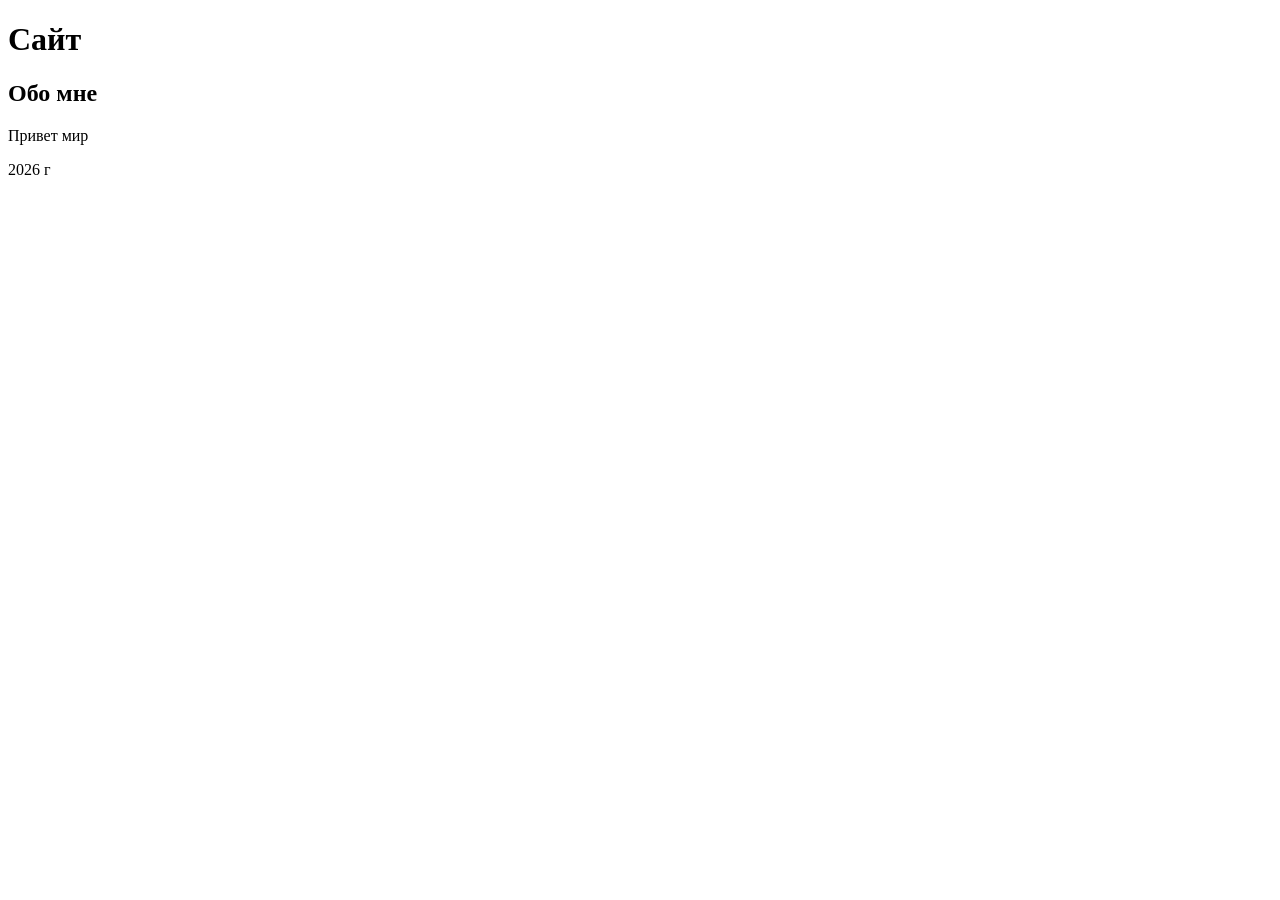
==== Project 1/index.html @ f5a47479 "feat: initial project structure" ====
<!DOCTYPE html>
<html lang="en">
<head>
    <meta charset="UTF-8">
    <meta name="viewport" content="width=device-width, initial-scale=1.0">
    <title>Мой сайт</title>
</head>
<body>
    <header>
        <h1> Сайт</h1>
    </header>
    <main>
        <section>
            <h2>Обо мне</h2>
            <p>
                Привет мир</p>
        </section>
    </main>
    <footer>
        <p>2026 г</p>
    </footer>
</body>
</html>
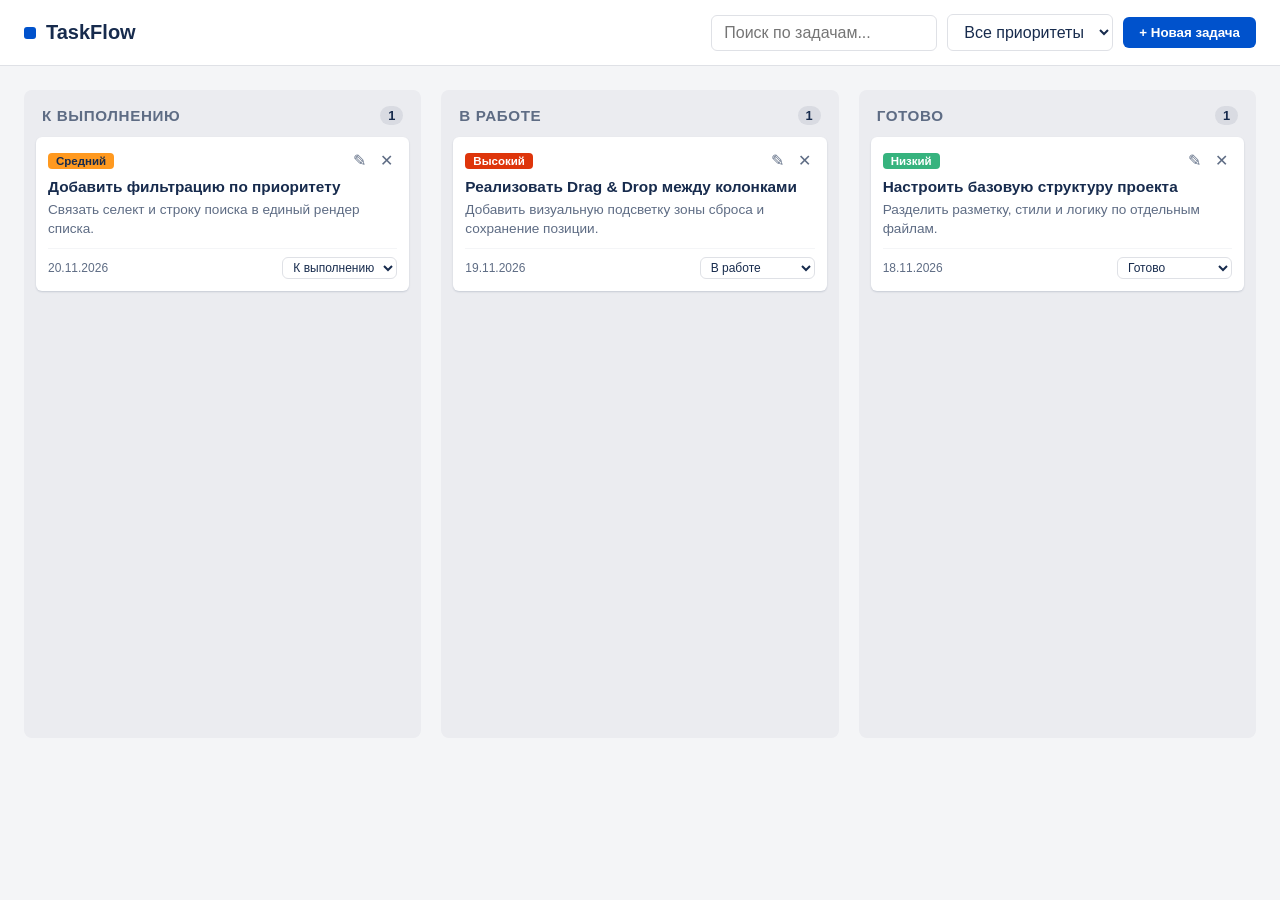
==== commit 97d8de08: "feat" ====
--- a/Project 1/index.html
+++ b/Project 1/index.html
@@ -1,23 +1,97 @@
 <!DOCTYPE html>
-<html lang="en">
+<html lang="ru">
 <head>
-    <meta charset="UTF-8">
-    <meta name="viewport" content="width=device-width, initial-scale=1.0">
-    <title>Мой сайт</title>
+  <meta charset="UTF-8" />
+  <meta name="viewport" content="width=device-width, initial-scale=1.0" />
+  <title>TaskFlow — Канбан-доска</title>
+  <link rel="stylesheet" href="style.css" />
 </head>
 <body>
-    <header>
-        <h1> Сайт</h1>
-    </header>
-    <main>
-        <section>
-            <h2>Обо мне</h2>
-            <p>
-                Привет мир</p>
-        </section>
-    </main>
-    <footer>
-        <p>2026 г</p>
-    </footer>
+  <header class="topbar">
+    <div class="brand">
+      <span class="brand-dot"></span>
+      <h1>TaskFlow</h1>
+    </div>
+    <div class="controls">
+      <input type="search" id="searchInput" placeholder="Поиск по задачам..." aria-label="Поиск задач" />
+      <select id="priorityFilter" aria-label="Фильтр по приоритету">
+        <option value="all">Все приоритеты</option>
+        <option value="high">Высокий</option>
+        <option value="medium">Средний</option>
+        <option value="low">Низкий</option>
+      </select>
+      <button type="button" id="openModalBtn" class="btn-primary">+ Новая задача</button>
+    </div>
+  </header>
+
+  <main class="board" id="board">
+    <section class="column" data-status="todo">
+      <div class="column-header">
+        <h2>К выполнению</h2>
+        <span class="counter" id="count-todo">0</span>
+      </div>
+      <div class="task-list" id="list-todo" data-status="todo"></div>
+    </section>
+
+    <section class="column" data-status="inprogress">
+      <div class="column-header">
+        <h2>В работе</h2>
+        <span class="counter" id="count-inprogress">0</span>
+      </div>
+      <div class="task-list" id="list-inprogress" data-status="inprogress"></div>
+    </section>
+
+    <section class="column" data-status="done">
+      <div class="column-header">
+        <h2>Готово</h2>
+        <span class="counter" id="count-done">0</span>
+      </div>
+      <div class="task-list" id="list-done" data-status="done"></div>
+    </section>
+  </main>
+
+  <div class="modal-backdrop" id="taskModal" hidden>
+    <div class="modal" role="dialog" aria-modal="true" aria-labelledby="modalTitle">
+      <div class="modal-head">
+        <h3 id="modalTitle">Создать задачу</h3>
+        <button type="button" class="icon-btn" id="closeModalBtn" aria-label="Закрыть">&times;</button>
+      </div>
+      <form id="taskForm">
+        <input type="hidden" id="taskId" />
+        <label class="field">
+          <span>Название</span>
+          <input type="text" id="taskTitle" required maxlength="80" placeholder="Например: Сверстать адаптивный хедер" />
+        </label>
+        <label class="field">
+          <span>Описание</span>
+          <textarea id="taskDesc" rows="3" maxlength="240" placeholder="Детали выполнения..."></textarea>
+        </label>
+        <div class="field-row">
+          <label class="field">
+            <span>Приоритет</span>
+            <select id="taskPriority">
+              <option value="low">Низкий</option>
+              <option value="medium" selected>Средний</option>
+              <option value="high">Высокий</option>
+            </select>
+          </label>
+          <label class="field">
+            <span>Статус</span>
+            <select id="taskStatus">
+              <option value="todo">К выполнению</option>
+              <option value="inprogress">В работе</option>
+              <option value="done">Готово</option>
+            </select>
+          </label>
+        </div>
+        <div class="modal-actions">
+          <button type="button" class="btn-secondary" id="cancelModalBtn">Отмена</button>
+          <button type="submit" class="btn-primary">Сохранить</button>
+        </div>
+      </form>
+    </div>
+  </div>
+
+  <script src="app.js"></script>
 </body>
-</html>+</html>
--- a/Project 1/style.css
+++ b/Project 1/style.css
@@ -0,0 +1,304 @@
+:root {
+  --bg: #f4f5f7;
+  --surface: #ffffff;
+  --column-bg: #ebecf0;
+  --text: #172b4d;
+  --muted: #5e6c84;
+  --primary: #0052cc;
+  --primary-hover: #0747a6;
+  --border: #dfe1e6;
+  --high: #de350b;
+  --medium: #ff991f;
+  --low: #36b37e;
+  --radius: 8px;
+}
+
+* {
+  box-sizing: border-box;
+  margin: 0;
+  padding: 0;
+}
+
+body {
+  font-family: -apple-system, BlinkMacSystemFont, "Segoe UI", Roboto, sans-serif;
+  background: var(--bg);
+  color: var(--text);
+  min-height: 100vh;
+}
+
+.topbar {
+  background: var(--surface);
+  border-bottom: 1px solid var(--border);
+  padding: 14px 24px;
+  display: flex;
+  flex-wrap: wrap;
+  align-items: center;
+  justify-content: space-between;
+  gap: 12px;
+}
+
+.brand {
+  display: flex;
+  align-items: center;
+  gap: 10px;
+}
+
+.brand-dot {
+  width: 12px;
+  height: 12px;
+  border-radius: 3px;
+  background: var(--primary);
+}
+
+.brand h1 {
+  font-size: 1.25rem;
+  font-weight: 700;
+}
+
+.controls {
+  display: flex;
+  flex-wrap: wrap;
+  gap: 10px;
+  align-items: center;
+}
+
+input, select, textarea {
+  font: inherit;
+  border: 1px solid var(--border);
+  border-radius: 6px;
+  padding: 8px 12px;
+  background: var(--surface);
+  color: var(--text);
+}
+
+input:focus, select:focus, textarea:focus {
+  outline: 2px solid var(--primary);
+  border-color: transparent;
+}
+
+.btn-primary {
+  background: var(--primary);
+  color: #fff;
+  border: none;
+  border-radius: 6px;
+  padding: 8px 16px;
+  font-weight: 600;
+  cursor: pointer;
+  transition: background 0.15s;
+}
+
+.btn-primary:hover {
+  background: var(--primary-hover);
+}
+
+.btn-secondary {
+  background: #f1f2f4;
+  color: var(--text);
+  border: 1px solid var(--border);
+  border-radius: 6px;
+  padding: 8px 14px;
+  cursor: pointer;
+}
+
+.board {
+  display: grid;
+  grid-template-columns: repeat(3, minmax(280px, 1fr));
+  gap: 20px;
+  padding: 24px;
+  max-width: 1320px;
+  margin: 0 auto;
+  align-items: start;
+}
+
+.column {
+  background: var(--column-bg);
+  border-radius: var(--radius);
+  padding: 12px;
+  min-height: 72vh;
+  display: flex;
+  flex-direction: column;
+}
+
+.column-header {
+  display: flex;
+  justify-content: space-between;
+  align-items: center;
+  padding: 4px 6px 12px;
+}
+
+.column-header h2 {
+  font-size: 0.95rem;
+  text-transform: uppercase;
+  letter-spacing: 0.04em;
+  color: var(--muted);
+}
+
+.counter {
+  background: rgba(9, 30, 66, 0.08);
+  color: var(--text);
+  font-size: 0.8rem;
+  font-weight: 600;
+  padding: 2px 8px;
+  border-radius: 12px;
+}
+
+.task-list {
+  flex: 1;
+  display: flex;
+  flex-direction: column;
+  gap: 10px;
+  min-height: 120px;
+  border-radius: 6px;
+  transition: background 0.15s;
+}
+
+.task-list.drag-over {
+  background: rgba(0, 82, 204, 0.08);
+  outline: 2px dashed var(--primary);
+}
+
+.card {
+  background: var(--surface);
+  border-radius: 6px;
+  padding: 12px;
+  box-shadow: 0 1px 2px rgba(9, 30, 66, 0.16);
+  cursor: grab;
+  transition: transform 0.12s, box-shadow 0.12s;
+}
+
+.card:hover {
+  box-shadow: 0 4px 8px rgba(9, 30, 66, 0.16);
+}
+
+.card.dragging {
+  opacity: 0.5;
+}
+
+.card-top {
+  display: flex;
+  justify-content: space-between;
+  align-items: center;
+  margin-bottom: 6px;
+}
+
+.badge {
+  font-size: 0.72rem;
+  font-weight: 700;
+  padding: 2px 8px;
+  border-radius: 4px;
+  color: #fff;
+}
+
+.badge.high { background: var(--high); }
+.badge.medium { background: var(--medium); color: #172b4d; }
+.badge.low { background: var(--low); }
+
+.card-actions {
+  display: flex;
+  gap: 6px;
+}
+
+.icon-btn {
+  background: transparent;
+  border: none;
+  color: var(--muted);
+  cursor: pointer;
+  font-size: 1rem;
+  padding: 2px 4px;
+  border-radius: 4px;
+}
+
+.icon-btn:hover {
+  background: #ebecf0;
+  color: var(--text);
+}
+
+.card h3 {
+  font-size: 0.96rem;
+  margin-bottom: 4px;
+  word-break: break-word;
+}
+
+.card p {
+  font-size: 0.85rem;
+  color: var(--muted);
+  line-height: 1.4;
+  word-break: break-word;
+}
+
+.card-footer {
+  margin-top: 10px;
+  padding-top: 8px;
+  border-top: 1px solid #f4f5f7;
+  display: flex;
+  justify-content: space-between;
+  align-items: center;
+  font-size: 0.75rem;
+  color: var(--muted);
+}
+
+.move-select {
+  font-size: 0.75rem;
+  padding: 2px 6px;
+}
+
+.modal-backdrop {
+  position: fixed;
+  inset: 0;
+  background: rgba(9, 30, 66, 0.54);
+  display: grid;
+  place-items: center;
+  padding: 16px;
+  z-index: 100;
+}
+
+.modal-backdrop[hidden] {
+  display: none;
+}
+
+.modal {
+  background: var(--surface);
+  border-radius: var(--radius);
+  width: 100%;
+  max-width: 440px;
+  padding: 20px;
+  box-shadow: 0 12px 24px rgba(9, 30, 66, 0.25);
+}
+
+.modal-head {
+  display: flex;
+  justify-content: space-between;
+  align-items: center;
+  margin-bottom: 16px;
+}
+
+.field {
+  display: flex;
+  flex-direction: column;
+  gap: 6px;
+  margin-bottom: 12px;
+  font-size: 0.85rem;
+  font-weight: 600;
+}
+
+.field-row {
+  display: grid;
+  grid-template-columns: 1fr 1fr;
+  gap: 12px;
+}
+
+.modal-actions {
+  display: flex;
+  justify-content: flex-end;
+  gap: 10px;
+  margin-top: 16px;
+}
+
+@media (max-width: 900px) {
+  .board {
+    grid-template-columns: 1fr;
+  }
+  .column {
+    min-height: auto;
+  }
+}
